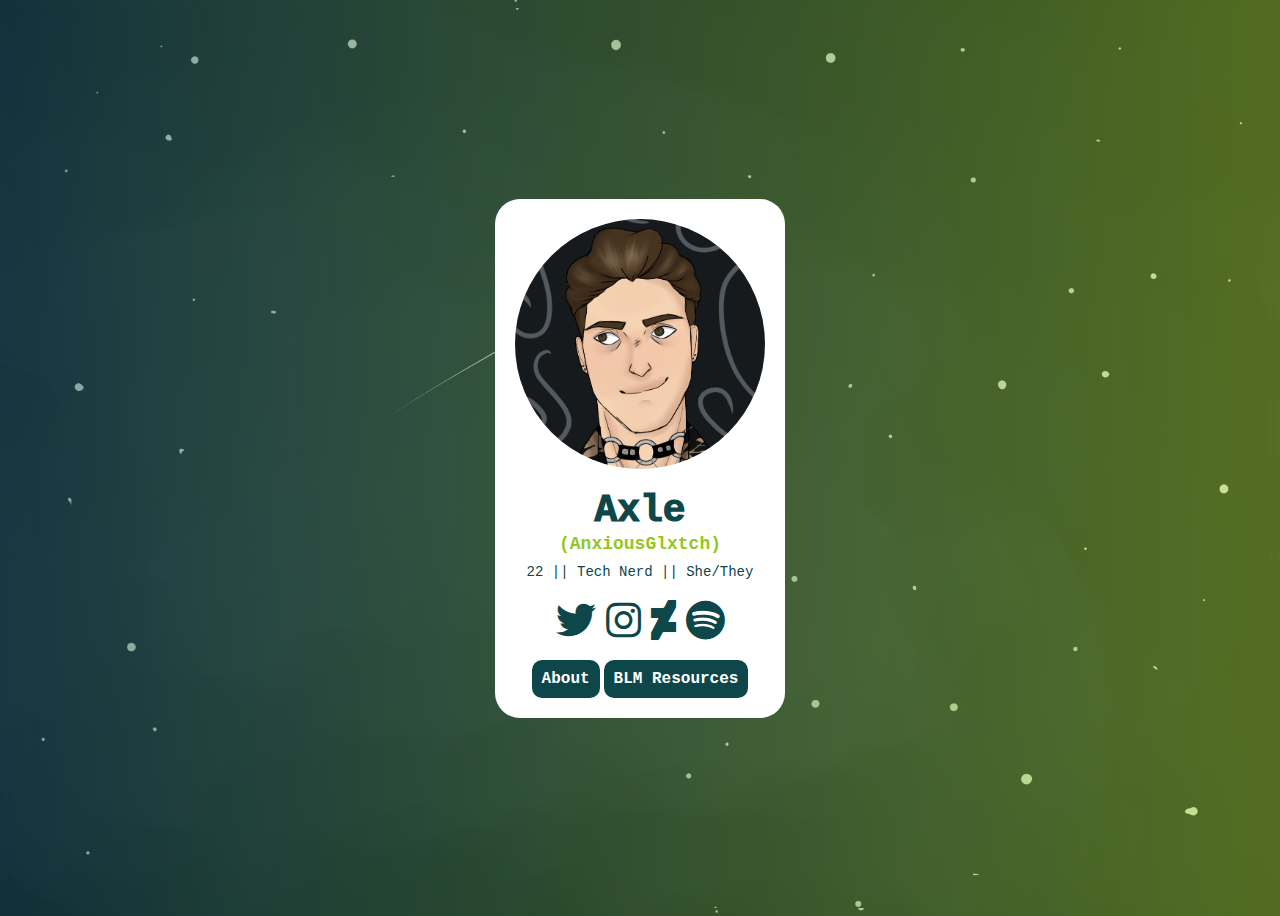
==== index.html @ dbf54ef5 "Initial commit." ====
<!DOCTYPE html>

<html>
<head>
    
    <title>AnxiousGlxtch</title>
    <link rel="stylesheet" type="text/css" href="assets/css/index.css">
    <link href="assets/css/all.css" rel="stylesheet">

</head>

<body>
    <div class="home-container">
        <div class="top-card">
            <img class="user-icon" src="assets/icon.png" alt="Digital portrait drawing of Rainier."/>
            <h1 id="name">Axle</h1>
            <h2 id="username">(AnxiousGlxtch)</h2>
            <p id="description">22 || Tech Nerd || She/They </p>
            <div class="social-icon-container">
                <a
                class="social-link"
                href="https://twitter.com/anxiousglxtch"
                rel="noreferrer"
                target="_blank"
                >
                    <i class="fab social-icon fa-twitter"></i>
                </a>
                <a
                class="social-link"
                href="https://instagram.com/anxiousglxtch"
                rel="noreferrer"
                target="_blank"
                >
                    <i class="fab social-icon fa-instagram"></i>
                </a>
                <a
                class="social-link"
                href="https://deviantart.com/anxiousglxtch"
                rel="noreferrer"
                target="_blank"
                >
                    <i class="fab social-icon fa-deviantart"></i>
                </a>
                <a
                class="social-link"
                href="https://open.spotify.com/user/uprightbassgirl"
                rel="noreferrer"
                target="_blank"
                >
                    <i class="fab social-icon fa-spotify"></i>
                </a>
            </div>
            <div class="social-icon-container">
                <a
                    class="button-link"
                    href="about.html"
                >
                <div class="button">
                    <p class="button-text">About</p>
                </div>
                </a>
                <a
                    class="button-link"
                    href="https://blacklivesmatters.carrd.co/"
                    rel="noreferrer"
                >
                <div class="button">
                    <p class="button-text">BLM Resources</p>
                </div>
                </a>
            </div>
        </div>
    </div>
</body>

</html>
---- assets/css/index.css ----
html,body {
    font-family: "Courier New", Courier, monospace;
    background: linear-gradient(to right,rgba(14, 71, 73, 0.5), rgba(149, 198, 35, 0.5)), url('../bg.png');
    background-size: cover;
    color: #0E4749;
}

/* Special ids for titles and description */
#name {
    font-size: 38px;
    font-weight: 1000;
    margin-top:20px;
    margin-bottom:0px;
}

#username {
    color: #95c623;
    font-size: 18px;
    font-weight: bold;
    margin-top: 2px;
    margin-bottom: 0px;
}

#description {
    font-size: 14px;
    margin-top: 10px;
    margin-bottom:0px;
    text-align: center;
}

/* Other styles */

div.home-container {
    min-height: 100vh;
    display: flex;
    flex-direction: column;
    justify-content: center;
    align-items: center;
}

div.top-card {
    display: flex;
    flex-direction: column;
    align-items:center;
    justify-content: center;
    background-color: white !important;
    border-radius: 25px;
    padding: 20px;
    max-width: 355px;
}

div.social-icon-container {
    display: flex;
    align-items: center;
    padding-top:20px
}

div.button {
    background-color: #0E4749;
    padding: 10px;
    margin-left:2px;
    margin-right: 2px;
    border-radius: 10px;
}

p.button-text {
    margin: 0px;
    font-weight: 800;
    color: white;
}

a.button-link {
    text-decoration: none;
    color:inherit;
}

a.button-link:hover {
    color:grey;
}

img.user-icon {
    max-width: 250px;
    max-height: 250px;
    min-width: 100px;
    min-height: 100px;
    border-radius: 50%;
}

.social-icon {
    margin-right: 5px;
    margin-left: 5px;
    font-size: 2.5em;
    color: #0E4749
}

a.social-link {
    color:inherit;
}

a.social-link:hover {
    color: grey;
}

h1.title {
    font-weight: 900;
    margin: 0px;
    font-size: 38px;
}

h2.subtitle {
    margin-bottom: 0px;
    font-size: 28px;
}

p.paragraph {
    font-size: 12pt;
    margin-bottom: 0px;
    text-align: center;
}
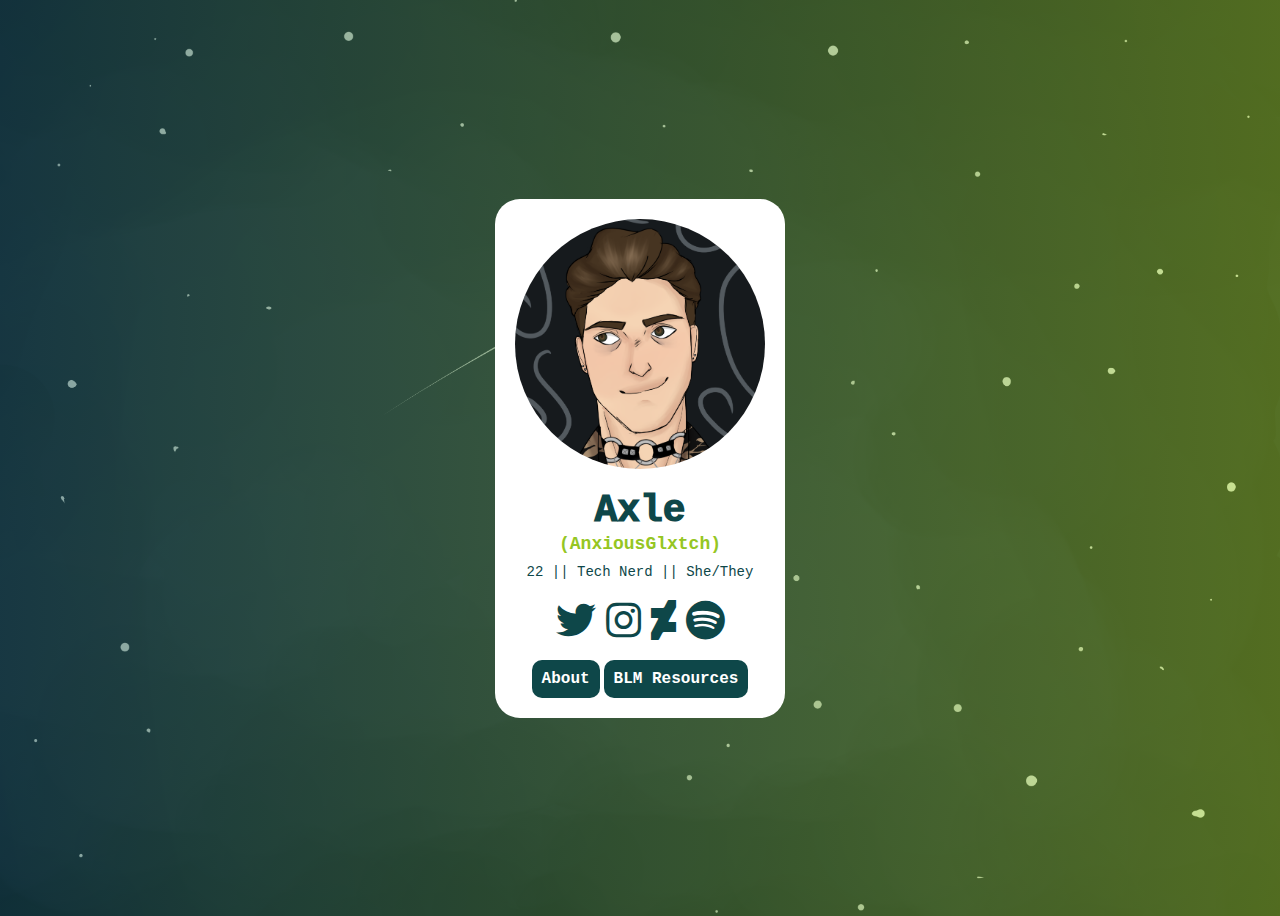
==== commit 29577f71: "Updated scaling issues, new favicon" ====
--- a/index.html
+++ b/index.html
@@ -6,6 +6,12 @@
     <title>AnxiousGlxtch</title>
     <link rel="stylesheet" type="text/css" href="assets/css/index.css">
     <link href="assets/css/all.css" rel="stylesheet">
+    <meta name="viewport" content="width=device-width, initial-scale=1.0">
+    <link rel="apple-touch-icon" sizes="180x180" href="assets/favicon/apple-touch-icon.png">
+    <link rel="icon" type="image/png" sizes="32x32" href="assets/favicon/favicon-32x32.png">
+    <link rel="icon" type="image/png" sizes="16x16" href="assets/favicon/favicon-16x16.png">
+    <link rel="manifest" href="assets/favicon/site.webmanifest">
+
 
 </head>
 
--- a/assets/css/index.css
+++ b/assets/css/index.css
@@ -1,8 +1,11 @@
-html,body {
-    font-family: "Courier New", Courier, monospace;
+html {
     background: linear-gradient(to right,rgba(14, 71, 73, 0.5), rgba(149, 198, 35, 0.5)), url('../bg.png');
     background-size: cover;
     color: #0E4749;
+}
+
+body {
+    font-family: "Courier New", Courier, monospace;
 }
 
 /* Special ids for titles and description */
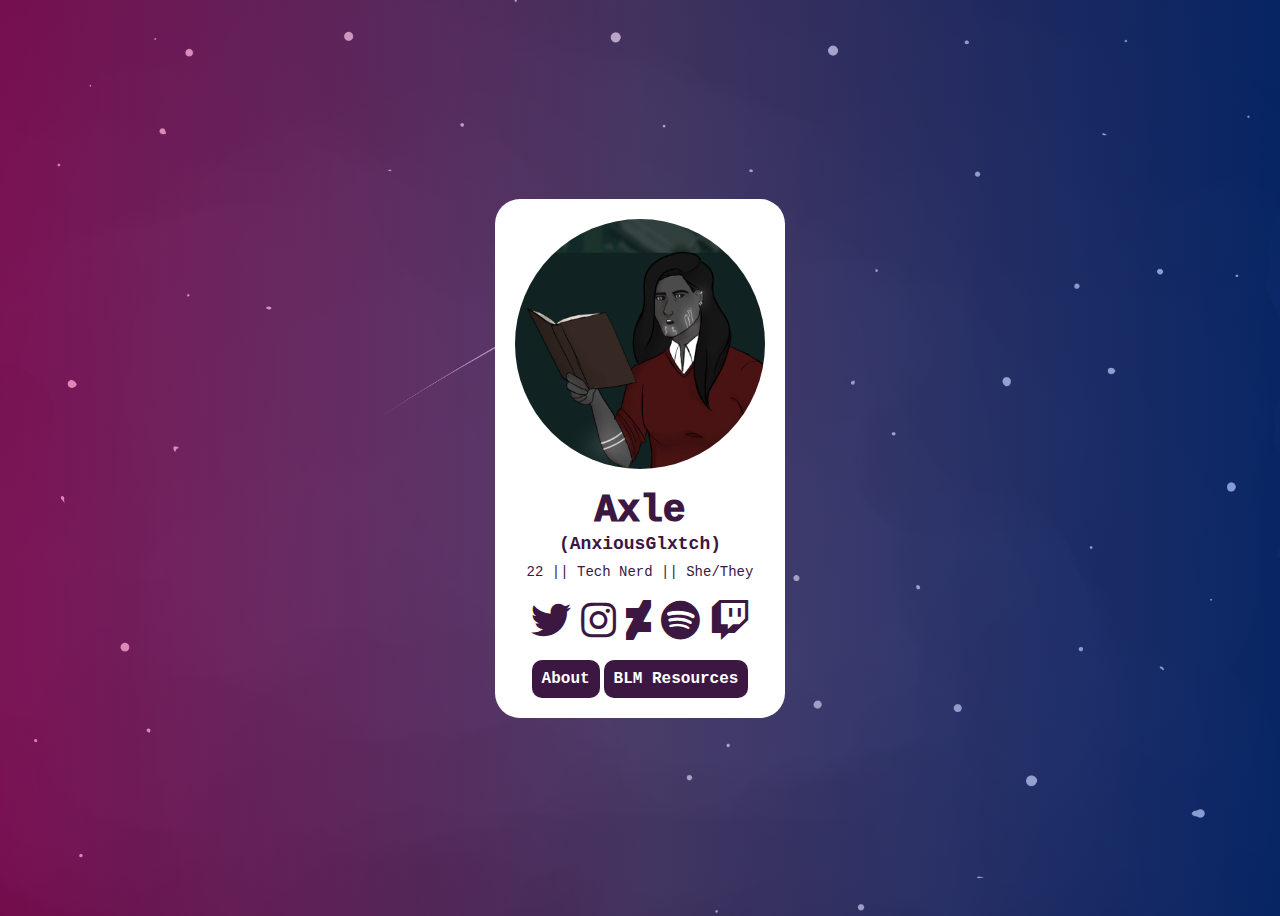
==== commit 0e16a86b: "Icon update, changing url." ====
--- a/index.html
+++ b/index.html
@@ -55,6 +55,14 @@
                 >
                     <i class="fab social-icon fa-spotify"></i>
                 </a>
+                <a
+                class="social-link"
+                href="https://www.twitch.tv/anxiousaxle"
+                rel="noreferrer"
+                target="_blank"
+                >
+                    <i class="fab social-icon fa-twitch"></i>
+                </a>
             </div>
             <div class="social-icon-container">
                 <a
--- a/assets/css/index.css
+++ b/assets/css/index.css
@@ -1,7 +1,6 @@
 html {
-    background: linear-gradient(to right,rgba(14, 71, 73, 0.5), rgba(149, 198, 35, 0.5)), url('../bg.png');
+    background: linear-gradient(to right,rgba(214, 2, 112, 0.5), rgba(115, 79, 150, 0.5), rgba(0,56,168, 0.5)), url('../bg.png');
     background-size: cover;
-    color: #0E4749;
 }
 
 body {
@@ -10,6 +9,7 @@
 
 /* Special ids for titles and description */
 #name {
+    color:#3b1742;
     font-size: 38px;
     font-weight: 1000;
     margin-top:20px;
@@ -17,7 +17,7 @@
 }
 
 #username {
-    color: #95c623;
+    color: #3b1742;
     font-size: 18px;
     font-weight: bold;
     margin-top: 2px;
@@ -25,6 +25,7 @@
 }
 
 #description {
+    color: #3b1742;
     font-size: 14px;
     margin-top: 10px;
     margin-bottom:0px;
@@ -59,7 +60,7 @@
 }
 
 div.button {
-    background-color: #0E4749;
+    background-color: #3b1742;
     padding: 10px;
     margin-left:2px;
     margin-right: 2px;
@@ -93,7 +94,7 @@
     margin-right: 5px;
     margin-left: 5px;
     font-size: 2.5em;
-    color: #0E4749
+    color: #3b1742;
 }
 
 a.social-link {
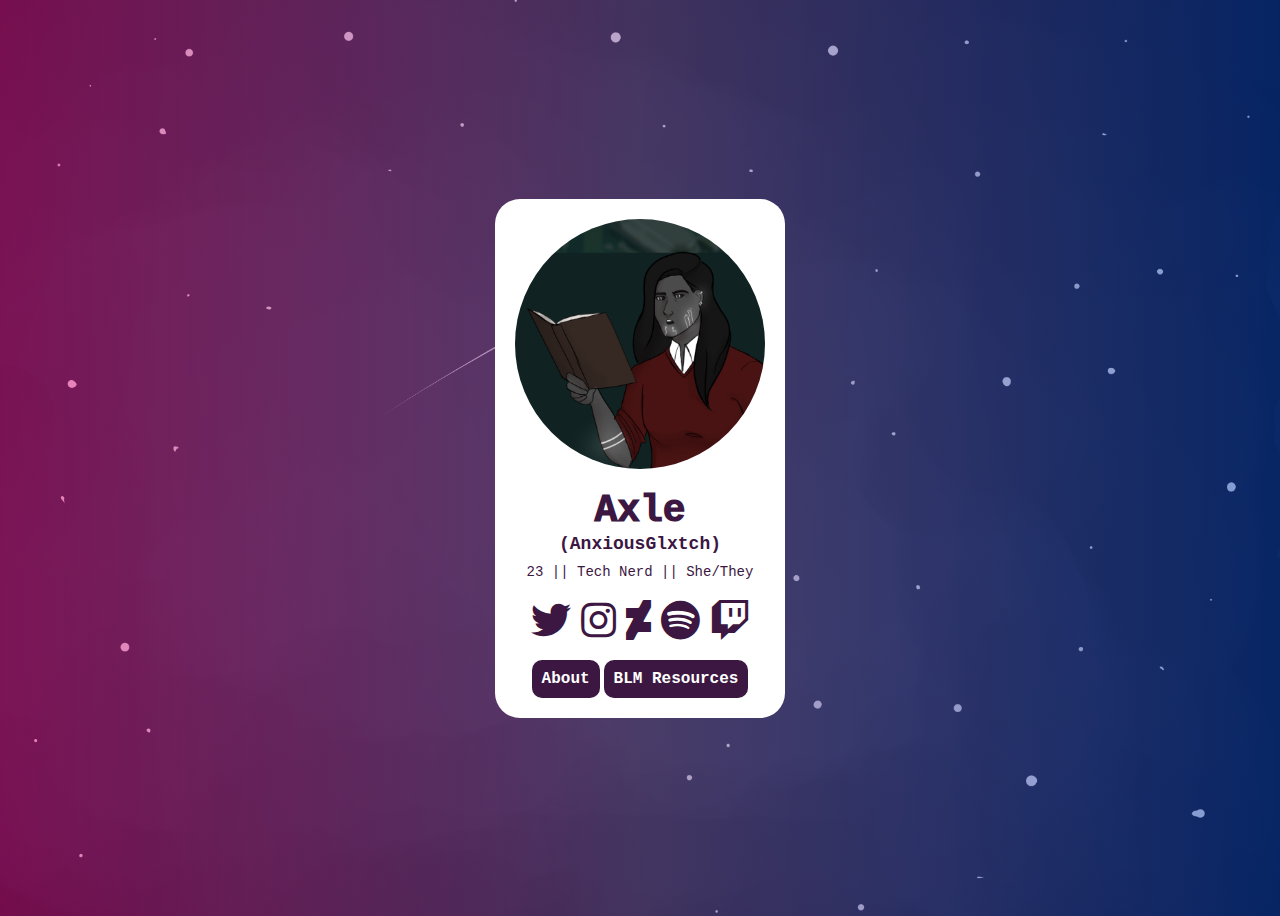
==== commit 89280520: "Updating for my birthday." ====
--- a/index.html
+++ b/index.html
@@ -21,7 +21,7 @@
             <img class="user-icon" src="assets/icon.png" alt="Digital portrait drawing of Rainier."/>
             <h1 id="name">Axle</h1>
             <h2 id="username">(AnxiousGlxtch)</h2>
-            <p id="description">22 || Tech Nerd || She/They </p>
+            <p id="description">23 || Tech Nerd || She/They </p>
             <div class="social-icon-container">
                 <a
                 class="social-link"
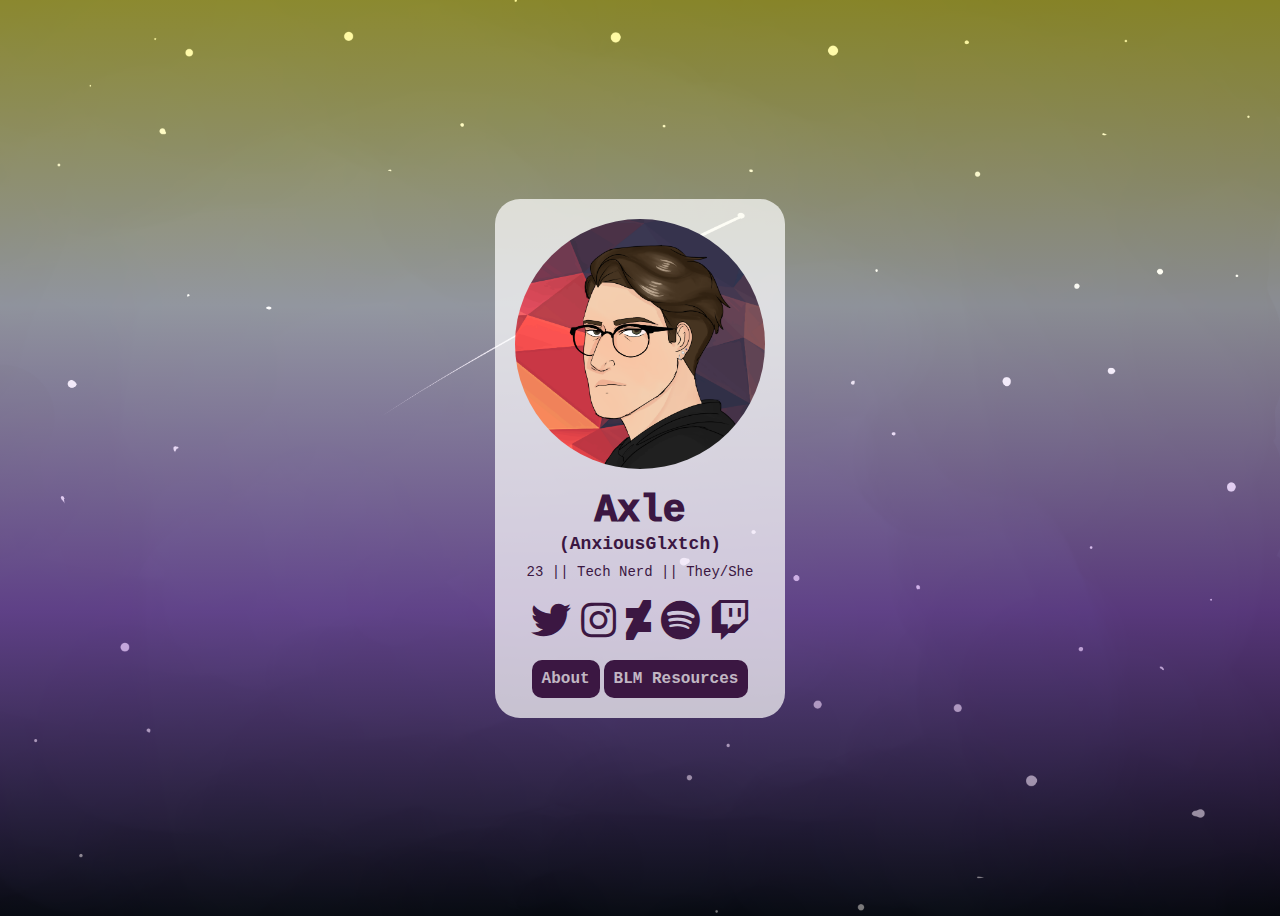
==== commit 6b7604f8: "Pronoun update." ====
--- a/index.html
+++ b/index.html
@@ -21,7 +21,7 @@
             <img class="user-icon" src="assets/icon.png" alt="Digital portrait drawing of Rainier."/>
             <h1 id="name">Axle</h1>
             <h2 id="username">(AnxiousGlxtch)</h2>
-            <p id="description">23 || Tech Nerd || She/They </p>
+            <p id="description">23 || Tech Nerd || They/She </p>
             <div class="social-icon-container">
                 <a
                 class="social-link"
--- a/assets/css/index.css
+++ b/assets/css/index.css
@@ -1,5 +1,5 @@
 html {
-    background: linear-gradient(to right,rgba(214, 2, 112, 0.5), rgba(115, 79, 150, 0.5), rgba(0,56,168, 0.5)), url('../bg.png');
+    background: linear-gradient(rgba(255, 244, 48, 0.5), rgba(255, 255, 255, 0.5), rgba(156, 89, 209, 0.5), rgba(0, 0, 0, 0.5)), url('../bg.png');
     background-size: cover;
 }
 
@@ -47,7 +47,7 @@
     flex-direction: column;
     align-items:center;
     justify-content: center;
-    background-color: white !important;
+    background-color: rgba(255, 255, 255, 0.7) !important;
     border-radius: 25px;
     padding: 20px;
     max-width: 355px;
@@ -70,7 +70,7 @@
 p.button-text {
     margin: 0px;
     font-weight: 800;
-    color: white;
+    color: rgba(255, 255, 255, 0.7);
 }
 
 a.button-link {
